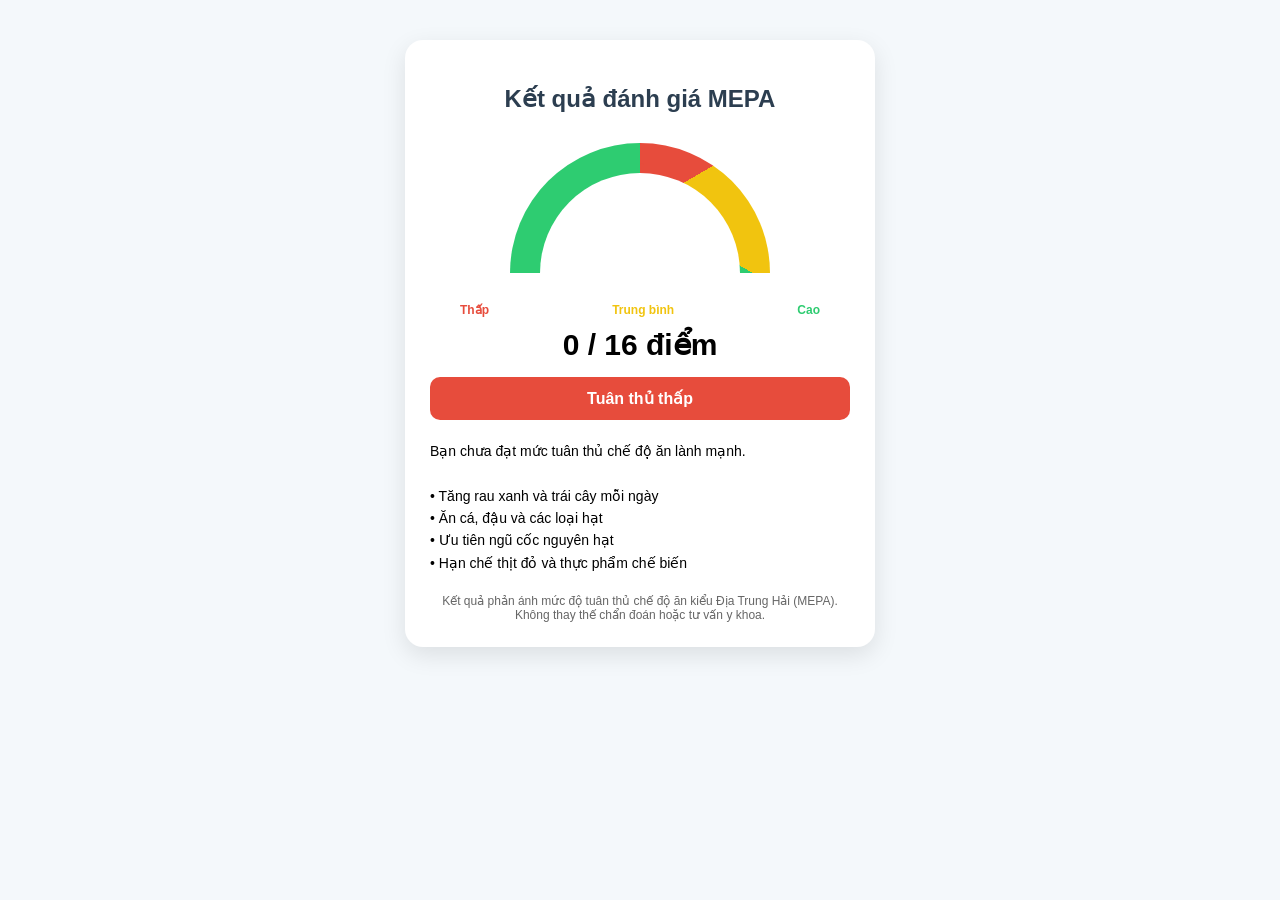
==== ketqua.html @ 657b54d3 "Add files via upload" ====
<!DOCTYPE html>
<html lang="vi">
<head>
<meta charset="UTF-8">
<title>Kết quả MEPA - ĂN5+</title>

<style>
body {
    font-family: Arial, sans-serif;
    background: #f4f8fb;
}

.container {
    max-width: 420px;
    margin: 40px auto;
    background: white;
    padding: 25px;
    border-radius: 18px;
    box-shadow: 0 8px 25px rgba(0,0,0,0.1);
    text-align: center;
}

h2 {
    color: #2c3e50;
}

.score {
    font-size: 30px;
    font-weight: bold;
    margin-top: 10px;
}

/* ===== GAUGE ===== */
.gauge {
    width: 260px;
    height: 130px;
    margin: 30px auto;
    position: relative;
    background: conic-gradient(
        #e74c3c 0deg 60deg,
        #f1c40f 60deg 120deg,
        #2ecc71 120deg 180deg
    );
    border-radius: 260px 260px 0 0;
}

.gauge::after {
    content: "";
    position: absolute;
    width: 200px;
    height: 100px;
    background: white;
    border-radius: 200px 200px 0 0;
    top: 30px;
    left: 30px;
}

/* ===== LABELS ===== */
.labels {
    display: flex;
    justify-content: space-between;
    margin: 0 30px;
    font-size: 12px;
    font-weight: bold;
}

.labels span:nth-child(1){ color: #e74c3c; }
.labels span:nth-child(2){ color: #f1c40f; }
.labels span:nth-child(3){ color: #2ecc71; }

/* ===== NEEDLE ===== */
.needle {
    position: absolute;
    bottom: 0;
    left: 50%;
    width: 4px;
    height: 110px;
    background: #2c3e50;
    transform-origin: bottom;
    transition: all 0.8s ease;
    border-radius: 2px;
}

/* ===== RESULT BOX ===== */
.level {
    margin-top: 15px;
    padding: 12px;
    border-radius: 10px;
    font-weight: bold;
    color: white;
}

.advice {
    text-align: left;
    margin-top: 20px;
    font-size: 14px;
    line-height: 1.6;
}

.footer {
    margin-top: 20px;
    font-size: 12px;
    color: #666;
}
</style>
</head>

<body>

<div class="container">

<h2>Kết quả đánh giá MEPA</h2>

<div class="gauge">
    <div id="needle" class="needle"></div>
</div>

<div class="labels">
    <span>Thấp</span>
    <span>Trung bình</span>
    <span>Cao</span>
</div>

<div id="score" class="score"></div>
<div id="level" class="level"></div>

<div class="advice" id="advice"></div>

<div class="footer">
Kết quả phản ánh mức độ tuân thủ chế độ ăn kiểu Địa Trung Hải (MEPA).  
Không thay thế chẩn đoán hoặc tư vấn y khoa.
</div>

</div>

<script>
// ===== LẤY ĐIỂM =====
let diem = parseInt(localStorage.getItem("diemMEPA") || 0);

// ===== HIỂN THỊ ĐIỂM =====
document.getElementById("score").innerText = diem + " / 16 điểm";

// ===== XOAY KIM (0–16 → 0–180 độ) =====
let goc = (diem / 16) * 180;

// delay nhẹ cho animation đẹp
setTimeout(() => {
    document.getElementById("needle").style.transform = "rotate(" + goc + "deg)";
}, 200);

// ===== PHÂN LOẠI =====
let level = "";
let color = "";
let advice = "";

if(diem <= 5){
    level = "Tuân thủ thấp";
    color = "#e74c3c";
    advice = `
    Bạn chưa đạt mức tuân thủ chế độ ăn lành mạnh.<br><br>
    • Tăng rau xanh và trái cây mỗi ngày<br>
    • Ăn cá, đậu và các loại hạt<br>
    • Ưu tiên ngũ cốc nguyên hạt<br>
    • Hạn chế thịt đỏ và thực phẩm chế biến
    `;
}
else if(diem <= 10){
    level = "Tuân thủ trung bình";
    color = "#f1c40f";
    advice = `
    Bạn đã có một số thói quen ăn uống tốt.<br><br>
    • Tăng tần suất ăn cá và rau<br>
    • Giảm đồ ngọt và thức ăn nhanh<br>
    • Duy trì thói quen lành mạnh mỗi ngày
    `;
}
else{
    level = "Tuân thủ cao";
    color = "#2ecc71";
    advice = `
    Bạn có chế độ ăn gần với mô hình Địa Trung Hải.<br><br>
    • Duy trì dầu thực vật lành mạnh<br>
    • Ăn rau, cá, đậu thường xuyên<br>
    • Giữ thói quen ổn định lâu dài
    `;
}

// ===== ÁP DỤNG UI =====
let levelBox = document.getElementById("level");
levelBox.innerText = level;
levelBox.style.background = color;

// đổi màu kim
document.getElementById("needle").style.background = color;

// nội dung
document.getElementById("advice").innerHTML = advice;

</script>

</body>
</html>
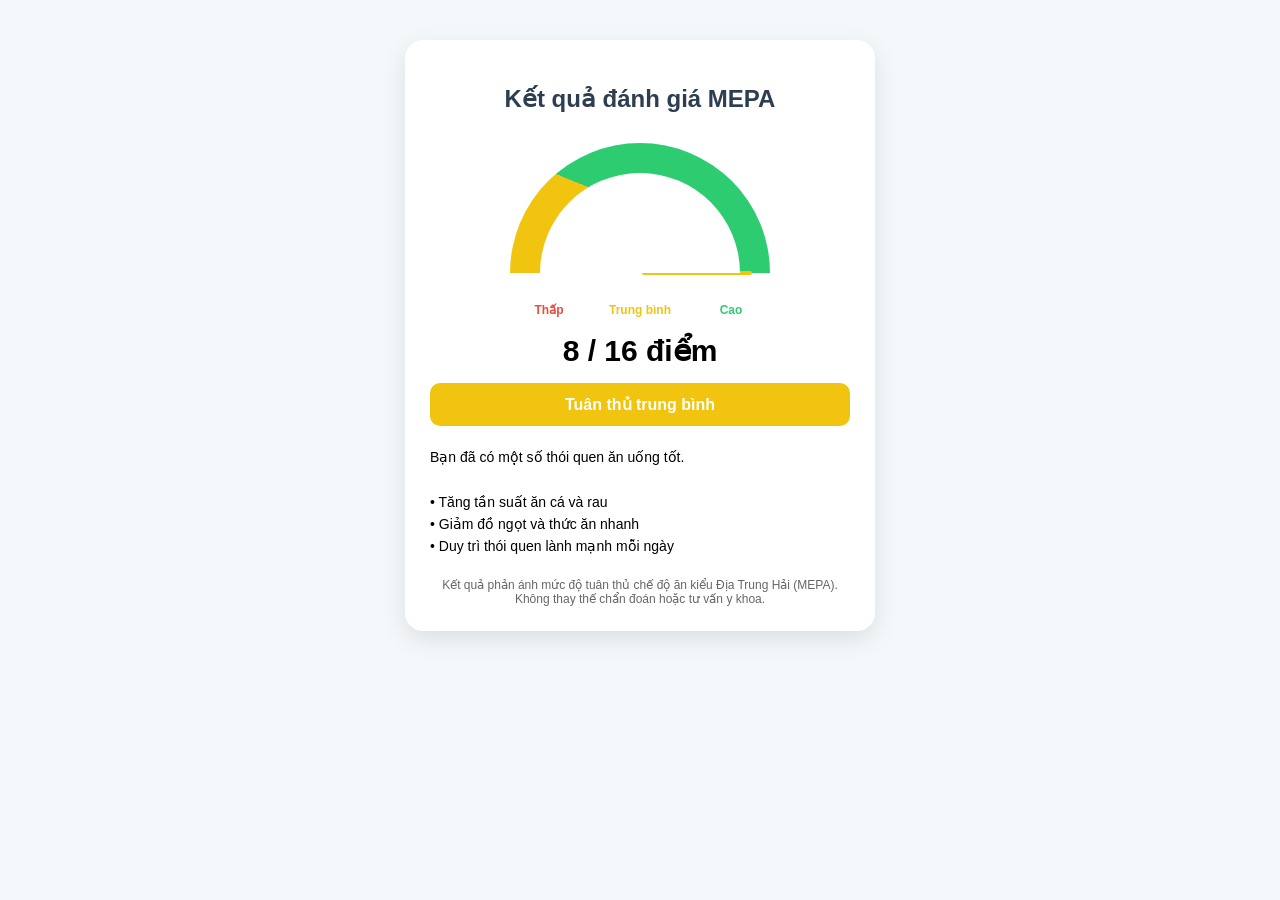
==== commit cb3f8242: "Add files via upload" ====
--- a/ketqua.html
+++ b/ketqua.html
@@ -20,9 +20,7 @@
     text-align: center;
 }
 
-h2 {
-    color: #2c3e50;
-}
+h2 { color: #2c3e50; }
 
 .score {
     font-size: 30px;
@@ -30,16 +28,17 @@
     margin-top: 10px;
 }
 
-/* ===== GAUGE ===== */
+/* ===== GAUGE CHUẨN NGƯỠNG ===== */
 .gauge {
     width: 260px;
     height: 130px;
     margin: 30px auto;
     position: relative;
     background: conic-gradient(
-        #e74c3c 0deg 60deg,
-        #f1c40f 60deg 120deg,
-        #2ecc71 120deg 180deg
+        from 180deg,
+        #e74c3c 0deg 56deg,     /* 0–5 */
+        #f1c40f 56deg 112deg,   /* 6–10 */
+        #2ecc71 112deg 180deg   /* 11–16 */
     );
     border-radius: 260px 260px 0 0;
 }
@@ -54,19 +53,6 @@
     top: 30px;
     left: 30px;
 }
-
-/* ===== LABELS ===== */
-.labels {
-    display: flex;
-    justify-content: space-between;
-    margin: 0 30px;
-    font-size: 12px;
-    font-weight: bold;
-}
-
-.labels span:nth-child(1){ color: #e74c3c; }
-.labels span:nth-child(2){ color: #f1c40f; }
-.labels span:nth-child(3){ color: #2ecc71; }
 
 /* ===== NEEDLE ===== */
 .needle {
@@ -81,7 +67,26 @@
     border-radius: 2px;
 }
 
-/* ===== RESULT BOX ===== */
+/* ===== LABEL CHUẨN NGƯỠNG ===== */
+.labels {
+    position: relative;
+    width: 260px;
+    margin: auto;
+    height: 20px;
+}
+
+.label {
+    position: absolute;
+    transform: translateX(-50%);
+    font-size: 12px;
+    font-weight: bold;
+}
+
+.low   { left: 15%; color: #e74c3c; }
+.mid   { left: 50%; color: #f1c40f; }
+.high  { left: 85%; color: #2ecc71; }
+
+/* ===== RESULT ===== */
 .level {
     margin-top: 15px;
     padding: 12px;
@@ -116,9 +121,9 @@
 </div>
 
 <div class="labels">
-    <span>Thấp</span>
-    <span>Trung bình</span>
-    <span>Cao</span>
+    <div class="label low">Thấp</div>
+    <div class="label mid">Trung bình</div>
+    <div class="label high">Cao</div>
 </div>
 
 <div id="score" class="score"></div>
@@ -134,68 +139,75 @@
 </div>
 
 <script>
-// ===== LẤY ĐIỂM =====
-let diem = parseInt(localStorage.getItem("diemMEPA") || 0);
-
-// ===== HIỂN THỊ ĐIỂM =====
-document.getElementById("score").innerText = diem + " / 16 điểm";
-
-// ===== XOAY KIM (0–16 → 0–180 độ) =====
-let goc = (diem / 16) * 180;
-
-// delay nhẹ cho animation đẹp
-setTimeout(() => {
-    document.getElementById("needle").style.transform = "rotate(" + goc + "deg)";
-}, 200);
-
-// ===== PHÂN LOẠI =====
-let level = "";
-let color = "";
-let advice = "";
-
-if(diem <= 5){
-    level = "Tuân thủ thấp";
-    color = "#e74c3c";
-    advice = `
-    Bạn chưa đạt mức tuân thủ chế độ ăn lành mạnh.<br><br>
-    • Tăng rau xanh và trái cây mỗi ngày<br>
-    • Ăn cá, đậu và các loại hạt<br>
-    • Ưu tiên ngũ cốc nguyên hạt<br>
-    • Hạn chế thịt đỏ và thực phẩm chế biến
-    `;
-}
-else if(diem <= 10){
-    level = "Tuân thủ trung bình";
-    color = "#f1c40f";
-    advice = `
-    Bạn đã có một số thói quen ăn uống tốt.<br><br>
-    • Tăng tần suất ăn cá và rau<br>
-    • Giảm đồ ngọt và thức ăn nhanh<br>
-    • Duy trì thói quen lành mạnh mỗi ngày
-    `;
-}
-else{
-    level = "Tuân thủ cao";
-    color = "#2ecc71";
-    advice = `
-    Bạn có chế độ ăn gần với mô hình Địa Trung Hải.<br><br>
-    • Duy trì dầu thực vật lành mạnh<br>
-    • Ăn rau, cá, đậu thường xuyên<br>
-    • Giữ thói quen ổn định lâu dài
-    `;
-}
-
-// ===== ÁP DỤNG UI =====
-let levelBox = document.getElementById("level");
-levelBox.innerText = level;
-levelBox.style.background = color;
-
-// đổi màu kim
-document.getElementById("needle").style.background = color;
-
-// nội dung
-document.getElementById("advice").innerHTML = advice;
-
+document.addEventListener("DOMContentLoaded", function () {
+
+    // ===== LẤY ĐIỂM =====
+    let urlParams = new URLSearchParams(window.location.search);
+    let diem = parseInt(urlParams.get("score"));
+
+    if (isNaN(diem)) {
+        diem = parseInt(localStorage.getItem("diemMEPA"));
+    }
+
+    if (isNaN(diem)) {
+        diem = 8; // demo
+    }
+
+    document.getElementById("score").innerText = diem + " / 16 điểm";
+
+    // ===== CHUẨN HÓA GÓC (LINEAR SCALE) =====
+    let goc = (diem / 16) * 180;
+
+    setTimeout(() => {
+        document.getElementById("needle").style.transform = "rotate(" + goc + "deg)";
+    }, 200);
+
+    // ===== PHÂN LOẠI =====
+    let level = "";
+    let color = "";
+    let advice = "";
+
+    if(diem <= 5){
+        level = "Tuân thủ thấp";
+        color = "#e74c3c";
+        advice = `
+        Bạn chưa đạt mức tuân thủ chế độ ăn lành mạnh.<br><br>
+        • Tăng rau xanh và trái cây mỗi ngày<br>
+        • Ăn cá, đậu và các loại hạt<br>
+        • Ưu tiên ngũ cốc nguyên hạt<br>
+        • Hạn chế thịt đỏ và thực phẩm chế biến
+        `;
+    }
+    else if(diem <= 10){
+        level = "Tuân thủ trung bình";
+        color = "#f1c40f";
+        advice = `
+        Bạn đã có một số thói quen ăn uống tốt.<br><br>
+        • Tăng tần suất ăn cá và rau<br>
+        • Giảm đồ ngọt và thức ăn nhanh<br>
+        • Duy trì thói quen lành mạnh mỗi ngày
+        `;
+    }
+    else{
+        level = "Tuân thủ cao";
+        color = "#2ecc71";
+        advice = `
+        Bạn có chế độ ăn gần với mô hình Địa Trung Hải.<br><br>
+        • Duy trì dầu thực vật lành mạnh<br>
+        • Ăn rau, cá, đậu thường xuyên<br>
+        • Giữ thói quen ổn định lâu dài
+        `;
+    }
+
+    // ===== ÁP DỤNG UI =====
+    let levelBox = document.getElementById("level");
+    levelBox.innerText = level;
+    levelBox.style.background = color;
+
+    document.getElementById("needle").style.background = color;
+    document.getElementById("advice").innerHTML = advice;
+
+});
 </script>
 
 </body>
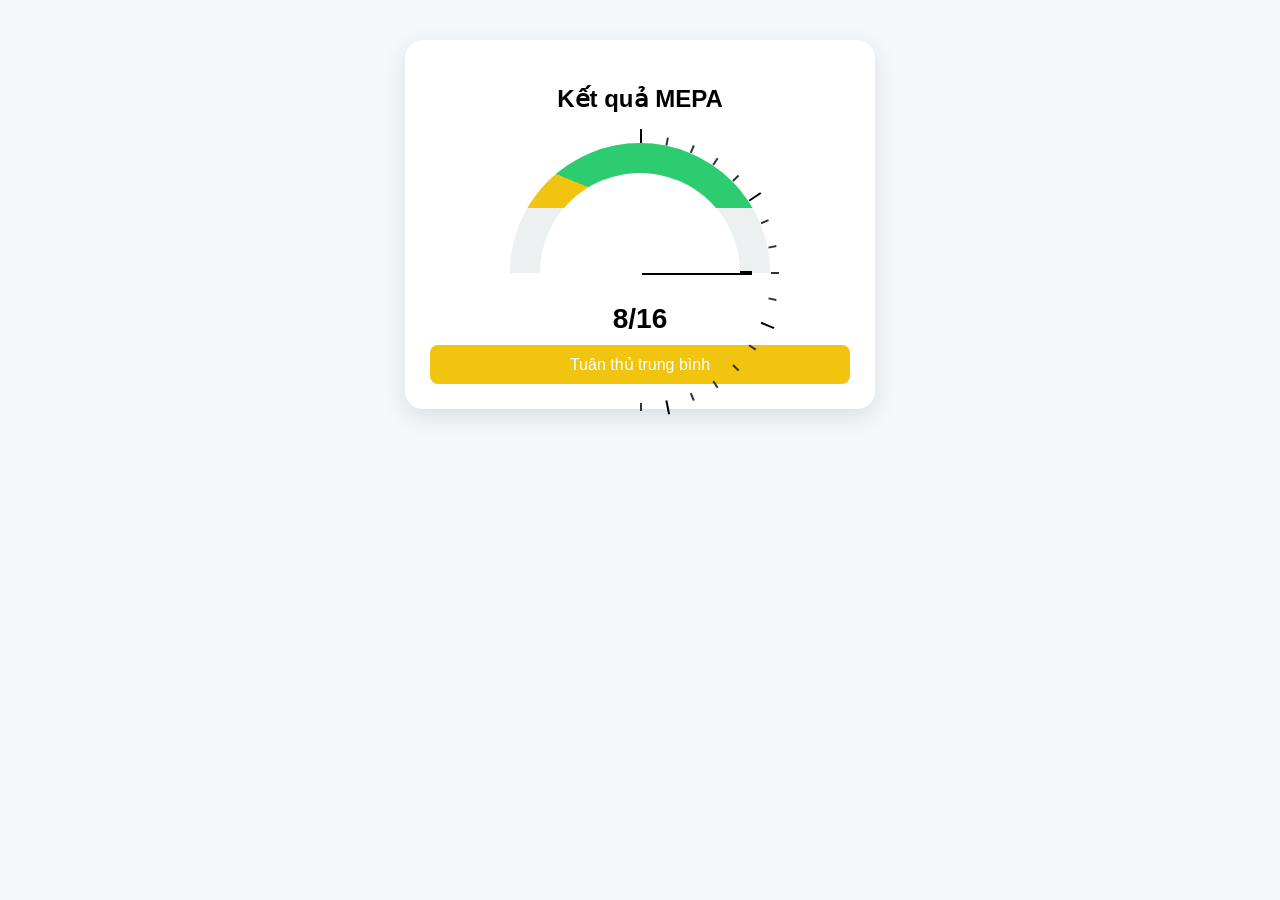
==== commit a14725b8: "Add files via upload" ====
--- a/ketqua.html
+++ b/ketqua.html
@@ -6,7 +6,7 @@
 
 <style>
 body {
-    font-family: Arial, sans-serif;
+    font-family: Arial;
     background: #f4f8fb;
 }
 
@@ -20,29 +20,50 @@
     text-align: center;
 }
 
-h2 { color: #2c3e50; }
-
-.score {
-    font-size: 30px;
-    font-weight: bold;
-    margin-top: 10px;
-}
-
-/* ===== GAUGE CHUẨN NGƯỠNG ===== */
+/* ===== GAUGE ===== */
 .gauge {
+    position: relative;
     width: 260px;
     height: 130px;
     margin: 30px auto;
-    position: relative;
-    background: conic-gradient(
-        from 180deg,
-        #e74c3c 0deg 56deg,     /* 0–5 */
-        #f1c40f 56deg 112deg,   /* 6–10 */
-        #2ecc71 112deg 180deg   /* 11–16 */
-    );
+}
+
+/* nền trắng */
+.gauge-base {
+    position: absolute;
+    width: 100%;
+    height: 100%;
     border-radius: 260px 260px 0 0;
-}
-
+    background: #ecf0f1;
+}
+
+/* 3 lớp màu CHẮC CHẮN HIỂN THỊ */
+.gauge-red,
+.gauge-yellow,
+.gauge-green {
+    position: absolute;
+    width: 100%;
+    height: 100%;
+    border-radius: 260px 260px 0 0;
+    clip-path: inset(0 0 50% 0);
+}
+
+/* đỏ: 0–5 */
+.gauge-red {
+    background: conic-gradient(from 180deg, #e74c3c 0deg 56deg, transparent 56deg);
+}
+
+/* vàng: 6–10 */
+.gauge-yellow {
+    background: conic-gradient(from 180deg, transparent 0deg 56deg, #f1c40f 56deg 112deg, transparent 112deg);
+}
+
+/* xanh: 11–16 */
+.gauge-green {
+    background: conic-gradient(from 180deg, transparent 0deg 112deg, #2ecc71 112deg 180deg);
+}
+
+/* inner */
 .gauge::after {
     content: "";
     position: absolute;
@@ -61,52 +82,46 @@
     left: 50%;
     width: 4px;
     height: 110px;
-    background: #2c3e50;
+    background: black;
     transform-origin: bottom;
-    transition: all 0.8s ease;
-    border-radius: 2px;
-}
-
-/* ===== LABEL CHUẨN NGƯỠNG ===== */
-.labels {
-    position: relative;
-    width: 260px;
-    margin: auto;
-    height: 20px;
-}
-
-.label {
-    position: absolute;
-    transform: translateX(-50%);
-    font-size: 12px;
+    transition: 0.8s;
+}
+
+/* ===== TICK ===== */
+.ticks {
+    position: absolute;
+    width: 100%;
+    height: 100%;
+}
+
+.tick {
+    position: absolute;
+    width: 2px;
+    height: 8px;
+    background: #333;
+    bottom: 0;
+    left: 50%;
+    transform-origin: bottom;
+}
+
+.tick.big {
+    height: 14px;
+    background: #000;
+}
+
+/* ===== LABEL ===== */
+.score {
+    font-size: 28px;
     font-weight: bold;
 }
 
-.low   { left: 15%; color: #e74c3c; }
-.mid   { left: 50%; color: #f1c40f; }
-.high  { left: 85%; color: #2ecc71; }
-
-/* ===== RESULT ===== */
 .level {
-    margin-top: 15px;
-    padding: 12px;
-    border-radius: 10px;
-    font-weight: bold;
+    margin-top: 10px;
+    padding: 10px;
     color: white;
-}
-
-.advice {
-    text-align: left;
-    margin-top: 20px;
-    font-size: 14px;
-    line-height: 1.6;
-}
-
-.footer {
-    margin-top: 20px;
-    font-size: 12px;
-    color: #666;
-}
+    border-radius: 8px;
+}
+
 </style>
 </head>
 
@@ -114,100 +129,79 @@
 
 <div class="container">
 
-<h2>Kết quả đánh giá MEPA</h2>
+<h2>Kết quả MEPA</h2>
 
 <div class="gauge">
-    <div id="needle" class="needle"></div>
-</div>
-
-<div class="labels">
-    <div class="label low">Thấp</div>
-    <div class="label mid">Trung bình</div>
-    <div class="label high">Cao</div>
+
+<div class="gauge-base"></div>
+<div class="gauge-red"></div>
+<div class="gauge-yellow"></div>
+<div class="gauge-green"></div>
+
+<div class="ticks" id="ticks"></div>
+
+<div id="needle" class="needle"></div>
+
 </div>
 
 <div id="score" class="score"></div>
 <div id="level" class="level"></div>
 
-<div class="advice" id="advice"></div>
-
-<div class="footer">
-Kết quả phản ánh mức độ tuân thủ chế độ ăn kiểu Địa Trung Hải (MEPA).  
-Không thay thế chẩn đoán hoặc tư vấn y khoa.
 </div>
 
-</div>
-
 <script>
-document.addEventListener("DOMContentLoaded", function () {
-
-    // ===== LẤY ĐIỂM =====
-    let urlParams = new URLSearchParams(window.location.search);
-    let diem = parseInt(urlParams.get("score"));
-
-    if (isNaN(diem)) {
-        diem = parseInt(localStorage.getItem("diemMEPA"));
+// ===== TẠO VẠCH 0–16 =====
+let tickContainer = document.getElementById("ticks");
+
+for(let i = 0; i <= 16; i++){
+    let tick = document.createElement("div");
+    tick.className = "tick";
+
+    if(i % 5 === 0){
+        tick.classList.add("big");
     }
 
-    if (isNaN(diem)) {
-        diem = 8; // demo
-    }
-
-    document.getElementById("score").innerText = diem + " / 16 điểm";
-
-    // ===== CHUẨN HÓA GÓC (LINEAR SCALE) =====
-    let goc = (diem / 16) * 180;
-
-    setTimeout(() => {
-        document.getElementById("needle").style.transform = "rotate(" + goc + "deg)";
-    }, 200);
-
-    // ===== PHÂN LOẠI =====
-    let level = "";
-    let color = "";
-    let advice = "";
-
-    if(diem <= 5){
-        level = "Tuân thủ thấp";
-        color = "#e74c3c";
-        advice = `
-        Bạn chưa đạt mức tuân thủ chế độ ăn lành mạnh.<br><br>
-        • Tăng rau xanh và trái cây mỗi ngày<br>
-        • Ăn cá, đậu và các loại hạt<br>
-        • Ưu tiên ngũ cốc nguyên hạt<br>
-        • Hạn chế thịt đỏ và thực phẩm chế biến
-        `;
-    }
-    else if(diem <= 10){
-        level = "Tuân thủ trung bình";
-        color = "#f1c40f";
-        advice = `
-        Bạn đã có một số thói quen ăn uống tốt.<br><br>
-        • Tăng tần suất ăn cá và rau<br>
-        • Giảm đồ ngọt và thức ăn nhanh<br>
-        • Duy trì thói quen lành mạnh mỗi ngày
-        `;
-    }
-    else{
-        level = "Tuân thủ cao";
-        color = "#2ecc71";
-        advice = `
-        Bạn có chế độ ăn gần với mô hình Địa Trung Hải.<br><br>
-        • Duy trì dầu thực vật lành mạnh<br>
-        • Ăn rau, cá, đậu thường xuyên<br>
-        • Giữ thói quen ổn định lâu dài
-        `;
-    }
-
-    // ===== ÁP DỤNG UI =====
-    let levelBox = document.getElementById("level");
-    levelBox.innerText = level;
-    levelBox.style.background = color;
-
-    document.getElementById("needle").style.background = color;
-    document.getElementById("advice").innerHTML = advice;
-
-});
+    let angle = (i / 16) * 180;
+
+    tick.style.transform = `rotate(${angle}deg) translateY(-130px)`;
+
+    tickContainer.appendChild(tick);
+}
+
+// ===== LẤY ĐIỂM =====
+let urlParams = new URLSearchParams(window.location.search);
+let diem = parseInt(urlParams.get("score"));
+
+if(isNaN(diem)){
+    diem = parseInt(localStorage.getItem("diemMEPA"));
+}
+
+if(isNaN(diem)){
+    diem = 8;
+}
+
+// ===== HIỂN THỊ =====
+document.getElementById("score").innerText = diem + "/16";
+
+// ===== XOAY KIM =====
+let angle = (diem / 16) * 180;
+document.getElementById("needle").style.transform = `rotate(${angle}deg)`;
+
+// ===== PHÂN LOẠI =====
+let levelBox = document.getElementById("level");
+
+if(diem <= 5){
+    levelBox.innerText = "Tuân thủ thấp";
+    levelBox.style.background = "#e74c3c";
+}
+else if(diem <= 10){
+    levelBox.innerText = "Tuân thủ trung bình";
+    levelBox.style.background = "#f1c40f";
+}
+else{
+    levelBox.innerText = "Tuân thủ cao";
+    levelBox.style.background = "#2ecc71";
+}
 </script>
 
 </body>
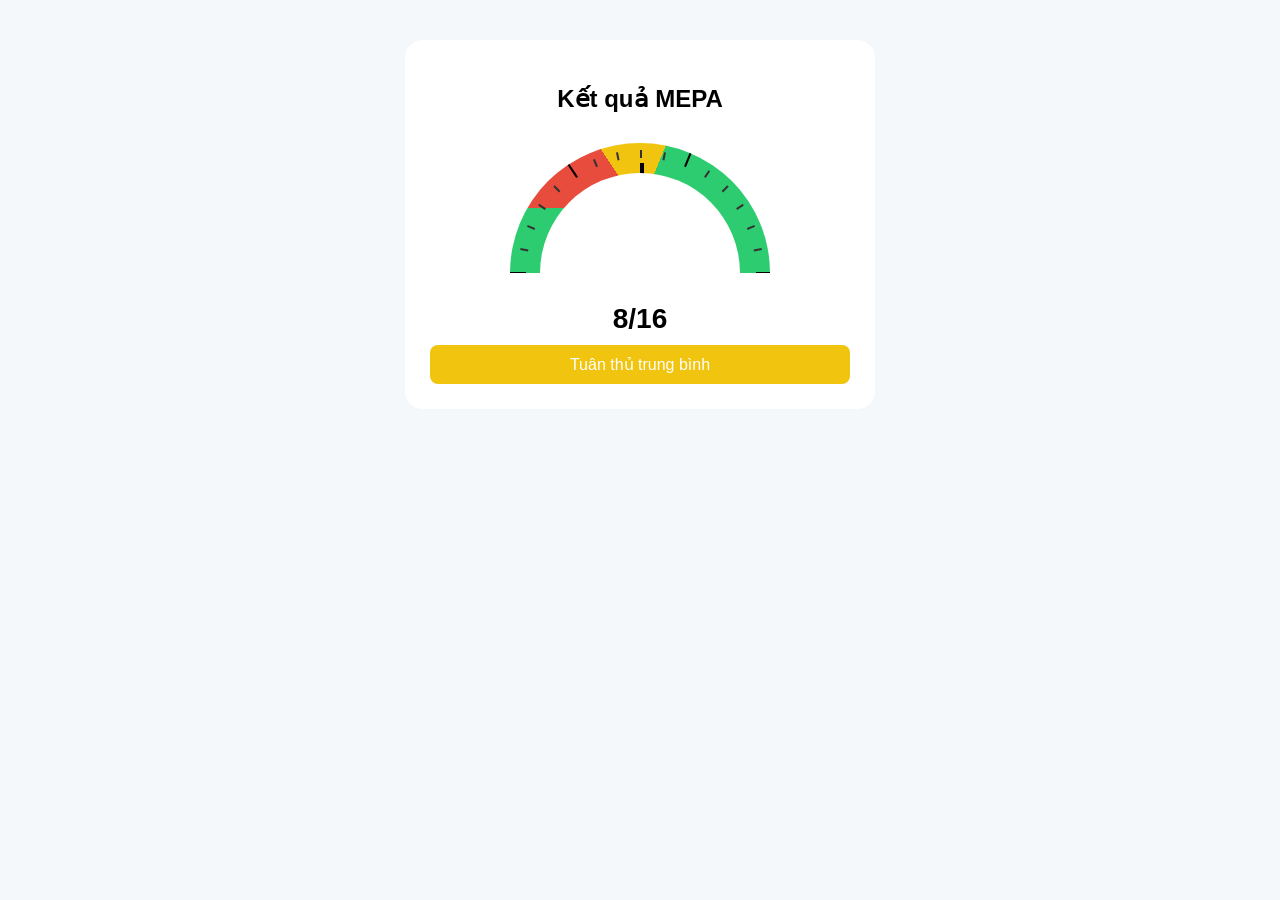
==== commit 25d8598a: "Add files via upload" ====
--- a/ketqua.html
+++ b/ketqua.html
@@ -16,7 +16,6 @@
     background: white;
     padding: 25px;
     border-radius: 18px;
-    box-shadow: 0 8px 25px rgba(0,0,0,0.1);
     text-align: center;
 }
 
@@ -26,41 +25,16 @@
     width: 260px;
     height: 130px;
     margin: 30px auto;
-}
+    border-radius: 260px 260px 0 0;
+    overflow: hidden;
 
-/* nền trắng */
-.gauge-base {
-    position: absolute;
-    width: 100%;
-    height: 100%;
-    border-radius: 260px 260px 0 0;
-    background: #ecf0f1;
-}
-
-/* 3 lớp màu CHẮC CHẮN HIỂN THỊ */
-.gauge-red,
-.gauge-yellow,
-.gauge-green {
-    position: absolute;
-    width: 100%;
-    height: 100%;
-    border-radius: 260px 260px 0 0;
-    clip-path: inset(0 0 50% 0);
-}
-
-/* đỏ: 0–5 */
-.gauge-red {
-    background: conic-gradient(from 180deg, #e74c3c 0deg 56deg, transparent 56deg);
-}
-
-/* vàng: 6–10 */
-.gauge-yellow {
-    background: conic-gradient(from 180deg, transparent 0deg 56deg, #f1c40f 56deg 112deg, transparent 112deg);
-}
-
-/* xanh: 11–16 */
-.gauge-green {
-    background: conic-gradient(from 180deg, transparent 0deg 112deg, #2ecc71 112deg 180deg);
+    /* 🎯 CHUẨN MEPA */
+    background: conic-gradient(
+        from -90deg,
+        #e74c3c 0deg 56.25deg,     /* 0–5 */
+        #f1c40f 56.25deg 112.5deg,/* 6–10 */
+        #2ecc71 112.5deg 180deg   /* 11–16 */
+    );
 }
 
 /* inner */
@@ -87,7 +61,7 @@
     transition: 0.8s;
 }
 
-/* ===== TICK ===== */
+/* ===== TICKS ===== */
 .ticks {
     position: absolute;
     width: 100%;
@@ -105,11 +79,11 @@
 }
 
 .tick.big {
-    height: 14px;
+    height: 16px;
     background: #000;
 }
 
-/* ===== LABEL ===== */
+/* ===== TEXT ===== */
 .score {
     font-size: 28px;
     font-weight: bold;
@@ -132,16 +106,8 @@
 <h2>Kết quả MEPA</h2>
 
 <div class="gauge">
-
-<div class="gauge-base"></div>
-<div class="gauge-red"></div>
-<div class="gauge-yellow"></div>
-<div class="gauge-green"></div>
-
-<div class="ticks" id="ticks"></div>
-
-<div id="needle" class="needle"></div>
-
+    <div id="ticks" class="ticks"></div>
+    <div id="needle" class="needle"></div>
 </div>
 
 <div id="score" class="score"></div>
@@ -150,27 +116,32 @@
 </div>
 
 <script>
-// ===== TẠO VẠCH 0–16 =====
-let tickContainer = document.getElementById("ticks");
+
+// ===== TICK CHUẨN (TRÙNG NGƯỠNG) =====
+const tickContainer = document.getElementById("ticks");
+const radius = 115;
 
 for(let i = 0; i <= 16; i++){
     let tick = document.createElement("div");
-    tick.className = "tick";
 
-    if(i % 5 === 0){
-        tick.classList.add("big");
+    // chỉ highlight 0-5-10-16
+    if(i === 0 || i === 5 || i === 10 || i === 16){
+        tick.className = "tick big";
+    } else {
+        tick.className = "tick";
     }
 
-    let angle = (i / 16) * 180;
+    let angle = -90 + (i / 16) * 180;
 
-    tick.style.transform = `rotate(${angle}deg) translateY(-130px)`;
+    tick.style.transform =
+        `rotate(${angle}deg) translateY(-${radius}px)`;
 
     tickContainer.appendChild(tick);
 }
 
 // ===== LẤY ĐIỂM =====
-let urlParams = new URLSearchParams(window.location.search);
-let diem = parseInt(urlParams.get("score"));
+let params = new URLSearchParams(window.location.search);
+let diem = parseInt(params.get("score"));
 
 if(isNaN(diem)){
     diem = parseInt(localStorage.getItem("diemMEPA"));
@@ -184,8 +155,9 @@
 document.getElementById("score").innerText = diem + "/16";
 
 // ===== XOAY KIM =====
-let angle = (diem / 16) * 180;
-document.getElementById("needle").style.transform = `rotate(${angle}deg)`;
+let angle = -90 + (diem / 16) * 180;
+document.getElementById("needle").style.transform =
+    `rotate(${angle}deg)`;
 
 // ===== PHÂN LOẠI =====
 let levelBox = document.getElementById("level");
@@ -202,6 +174,7 @@
     levelBox.innerText = "Tuân thủ cao";
     levelBox.style.background = "#2ecc71";
 }
+
 </script>
 
 </body>
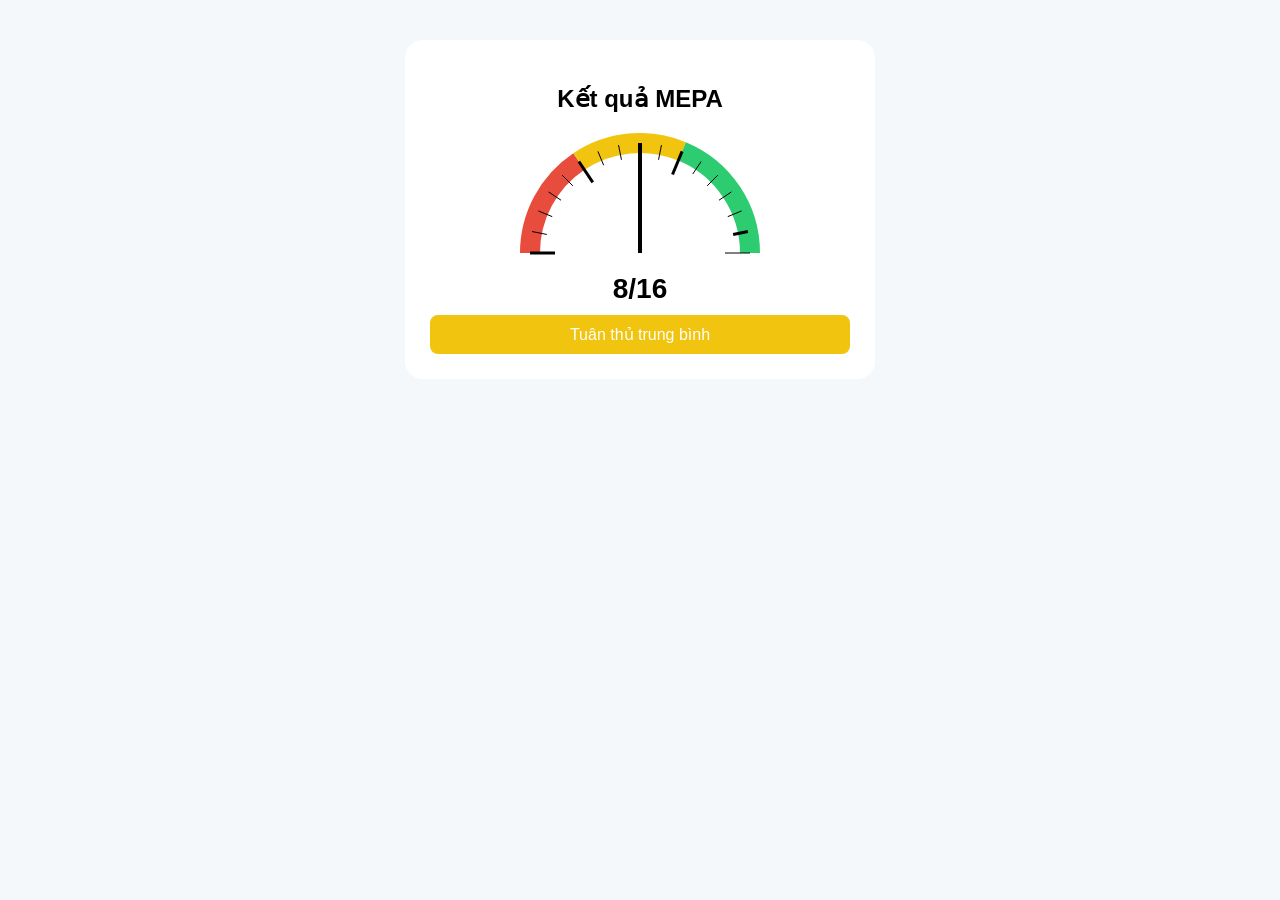
==== commit 367aa723: "Add files via upload" ====
--- a/ketqua.html
+++ b/ketqua.html
@@ -8,6 +8,7 @@
 body {
     font-family: Arial;
     background: #f4f8fb;
+    text-align: center;
 }
 
 .container {
@@ -16,74 +17,19 @@
     background: white;
     padding: 25px;
     border-radius: 18px;
-    text-align: center;
 }
 
-/* ===== GAUGE ===== */
-.gauge {
-    position: relative;
-    width: 260px;
-    height: 130px;
-    margin: 30px auto;
-    border-radius: 260px 260px 0 0;
-    overflow: hidden;
-
-    /* 🎯 CHUẨN MEPA */
-    background: conic-gradient(
-        from -90deg,
-        #e74c3c 0deg 56.25deg,     /* 0–5 */
-        #f1c40f 56.25deg 112.5deg,/* 6–10 */
-        #2ecc71 112.5deg 180deg   /* 11–16 */
-    );
-}
-
-/* inner */
-.gauge::after {
-    content: "";
-    position: absolute;
-    width: 200px;
-    height: 100px;
-    background: white;
-    border-radius: 200px 200px 0 0;
-    top: 30px;
-    left: 30px;
-}
-
-/* ===== NEEDLE ===== */
 .needle {
     position: absolute;
-    bottom: 0;
-    left: 50%;
     width: 4px;
     height: 110px;
     background: black;
+    left: 50%;
+    bottom: 20px;
     transform-origin: bottom;
     transition: 0.8s;
 }
 
-/* ===== TICKS ===== */
-.ticks {
-    position: absolute;
-    width: 100%;
-    height: 100%;
-}
-
-.tick {
-    position: absolute;
-    width: 2px;
-    height: 8px;
-    background: #333;
-    bottom: 0;
-    left: 50%;
-    transform-origin: bottom;
-}
-
-.tick.big {
-    height: 16px;
-    background: #000;
-}
-
-/* ===== TEXT ===== */
 .score {
     font-size: 28px;
     font-weight: bold;
@@ -95,7 +41,6 @@
     color: white;
     border-radius: 8px;
 }
-
 </style>
 </head>
 
@@ -105,9 +50,9 @@
 
 <h2>Kết quả MEPA</h2>
 
-<div class="gauge">
-    <div id="ticks" class="ticks"></div>
-    <div id="needle" class="needle"></div>
+<div style="position:relative; width:260px; height:140px; margin:auto;">
+<svg id="gauge" width="260" height="140"></svg>
+<div id="needle" class="needle"></div>
 </div>
 
 <div id="score" class="score"></div>
@@ -117,26 +62,76 @@
 
 <script>
 
-// ===== TICK CHUẨN (TRÙNG NGƯỠNG) =====
-const tickContainer = document.getElementById("ticks");
-const radius = 115;
+// ===== CẤU HÌNH =====
+const cx = 130;
+const cy = 120;
+const r = 110;
 
-for(let i = 0; i <= 16; i++){
-    let tick = document.createElement("div");
+// ===== HÀM TÍNH TOẠ ĐỘ =====
+function getPoint(value){
+    let angle = Math.PI * (value / 16);
+    return {
+        x: cx - r * Math.cos(angle),
+        y: cy - r * Math.sin(angle)
+    };
+}
 
-    // chỉ highlight 0-5-10-16
-    if(i === 0 || i === 5 || i === 10 || i === 16){
-        tick.className = "tick big";
-    } else {
-        tick.className = "tick";
-    }
+// ===== VẼ SVG =====
+const svg = document.getElementById("gauge");
 
-    let angle = -90 + (i / 16) * 180;
+// ===== VẼ CUNG =====
+function drawArc(startVal, endVal, color){
+    let start = getPoint(startVal);
+    let end = getPoint(endVal);
 
-    tick.style.transform =
-        `rotate(${angle}deg) translateY(-${radius}px)`;
+    let path = document.createElementNS("http://www.w3.org/2000/svg","path");
 
-    tickContainer.appendChild(tick);
+    path.setAttribute(
+        "d",
+        `M ${start.x} ${start.y} A ${r} ${r} 0 0 1 ${end.x} ${end.y}`
+    );
+
+    path.setAttribute("stroke", color);
+    path.setAttribute("stroke-width", "20");
+    path.setAttribute("fill", "none");
+
+    svg.appendChild(path);
+}
+
+// 🔴 0–5
+drawArc(0,5,"#e74c3c");
+
+// 🟡 6–10
+drawArc(5,10,"#f1c40f");
+
+// 🟢 11–16
+drawArc(10,16,"#2ecc71");
+
+// ===== VẠCH =====
+for(let i=0;i<=16;i++){
+
+    let outer = getPoint(i);
+
+    let innerR = (i===0||i===5||i===10||i===16)?85:95;
+
+    let innerAngle = Math.PI*(i/16);
+
+    let inner = {
+        x: cx - innerR * Math.cos(innerAngle),
+        y: cy - innerR * Math.sin(innerAngle)
+    };
+
+    let line = document.createElementNS("http://www.w3.org/2000/svg","line");
+
+    line.setAttribute("x1", outer.x);
+    line.setAttribute("y1", outer.y);
+    line.setAttribute("x2", inner.x);
+    line.setAttribute("y2", inner.y);
+
+    line.setAttribute("stroke", "#000");
+    line.setAttribute("stroke-width", (i%5===0)?3:1);
+
+    svg.appendChild(line);
 }
 
 // ===== LẤY ĐIỂM =====
@@ -146,7 +141,6 @@
 if(isNaN(diem)){
     diem = parseInt(localStorage.getItem("diemMEPA"));
 }
-
 if(isNaN(diem)){
     diem = 8;
 }
@@ -155,9 +149,10 @@
 document.getElementById("score").innerText = diem + "/16";
 
 // ===== XOAY KIM =====
-let angle = -90 + (diem / 16) * 180;
+let angleDeg = -90 + (diem / 16) * 180;
+
 document.getElementById("needle").style.transform =
-    `rotate(${angle}deg)`;
+    `translateX(-50%) rotate(${angleDeg}deg)`;
 
 // ===== PHÂN LOẠI =====
 let levelBox = document.getElementById("level");
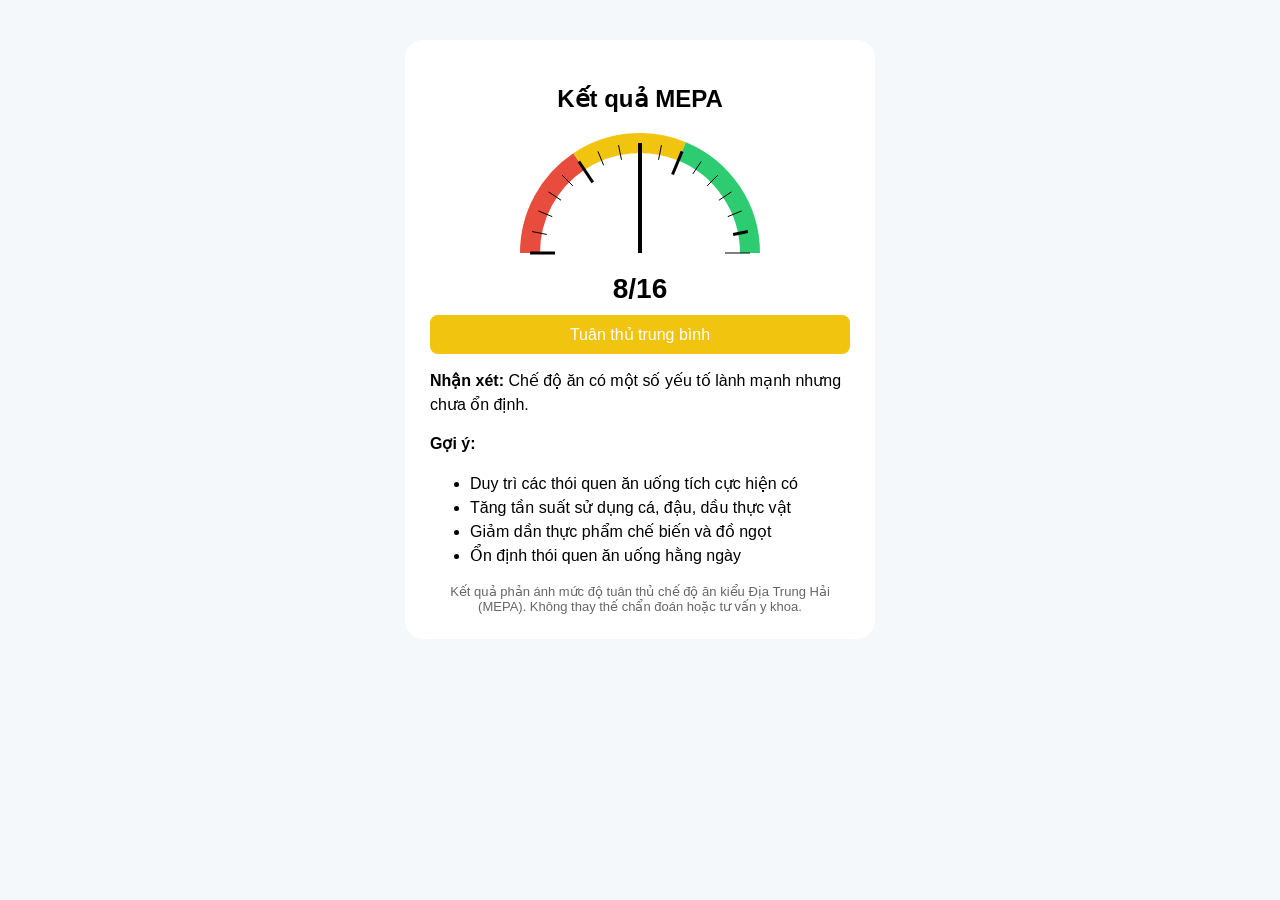
==== commit 950c3e38: "Add files via upload" ====
--- a/ketqua.html
+++ b/ketqua.html
@@ -41,6 +41,18 @@
     color: white;
     border-radius: 8px;
 }
+
+.comment, .suggestion {
+    margin-top: 15px;
+    text-align: left;
+    line-height: 1.5;
+}
+
+.disclaimer {
+    margin-top: 15px;
+    font-size: 13px;
+    color: #666;
+}
 </style>
 </head>
 
@@ -58,16 +70,21 @@
 <div id="score" class="score"></div>
 <div id="level" class="level"></div>
 
+<div id="comment" class="comment"></div>
+<div id="suggestion" class="suggestion"></div>
+
+<div class="disclaimer">
+Kết quả phản ánh mức độ tuân thủ chế độ ăn kiểu Địa Trung Hải (MEPA). 
+Không thay thế chẩn đoán hoặc tư vấn y khoa.
 </div>
 
+</div>
+
 <script>
 
-// ===== CẤU HÌNH =====
-const cx = 130;
-const cy = 120;
-const r = 110;
-
-// ===== HÀM TÍNH TOẠ ĐỘ =====
+// ===== CONFIG =====
+const cx = 130, cy = 120, r = 110;
+
 function getPoint(value){
     let angle = Math.PI * (value / 16);
     return {
@@ -76,21 +93,15 @@
     };
 }
 
-// ===== VẼ SVG =====
 const svg = document.getElementById("gauge");
 
-// ===== VẼ CUNG =====
-function drawArc(startVal, endVal, color){
-    let start = getPoint(startVal);
-    let end = getPoint(endVal);
+// ===== DRAW ARC =====
+function drawArc(start, end, color){
+    let s = getPoint(start);
+    let e = getPoint(end);
 
     let path = document.createElementNS("http://www.w3.org/2000/svg","path");
-
-    path.setAttribute(
-        "d",
-        `M ${start.x} ${start.y} A ${r} ${r} 0 0 1 ${end.x} ${end.y}`
-    );
-
+    path.setAttribute("d", `M ${s.x} ${s.y} A ${r} ${r} 0 0 1 ${e.x} ${e.y}`);
     path.setAttribute("stroke", color);
     path.setAttribute("stroke-width", "20");
     path.setAttribute("fill", "none");
@@ -98,76 +109,94 @@
     svg.appendChild(path);
 }
 
-// 🔴 0–5
+// 🔴🟡🟢 CHUẨN
 drawArc(0,5,"#e74c3c");
-
-// 🟡 6–10
 drawArc(5,10,"#f1c40f");
-
-// 🟢 11–16
 drawArc(10,16,"#2ecc71");
 
-// ===== VẠCH =====
+// ===== TICKS =====
 for(let i=0;i<=16;i++){
 
-    let outer = getPoint(i);
-
+    let o = getPoint(i);
     let innerR = (i===0||i===5||i===10||i===16)?85:95;
 
-    let innerAngle = Math.PI*(i/16);
-
-    let inner = {
-        x: cx - innerR * Math.cos(innerAngle),
-        y: cy - innerR * Math.sin(innerAngle)
+    let angle = Math.PI*(i/16);
+
+    let inn = {
+        x: cx - innerR*Math.cos(angle),
+        y: cy - innerR*Math.sin(angle)
     };
 
     let line = document.createElementNS("http://www.w3.org/2000/svg","line");
-
-    line.setAttribute("x1", outer.x);
-    line.setAttribute("y1", outer.y);
-    line.setAttribute("x2", inner.x);
-    line.setAttribute("y2", inner.y);
-
-    line.setAttribute("stroke", "#000");
-    line.setAttribute("stroke-width", (i%5===0)?3:1);
+    line.setAttribute("x1",o.x);
+    line.setAttribute("y1",o.y);
+    line.setAttribute("x2",inn.x);
+    line.setAttribute("y2",inn.y);
+    line.setAttribute("stroke","#000");
+    line.setAttribute("stroke-width",(i%5===0)?3:1);
 
     svg.appendChild(line);
 }
 
-// ===== LẤY ĐIỂM =====
+// ===== SCORE =====
 let params = new URLSearchParams(window.location.search);
 let diem = parseInt(params.get("score"));
 
 if(isNaN(diem)){
     diem = parseInt(localStorage.getItem("diemMEPA"));
 }
-if(isNaN(diem)){
-    diem = 8;
-}
-
-// ===== HIỂN THỊ =====
+if(isNaN(diem)) diem = 8;
+
 document.getElementById("score").innerText = diem + "/16";
 
-// ===== XOAY KIM =====
-let angleDeg = -90 + (diem / 16) * 180;
-
+// ===== NEEDLE =====
+let angleDeg = -90 + (diem/16)*180;
 document.getElementById("needle").style.transform =
     `translateX(-50%) rotate(${angleDeg}deg)`;
 
-// ===== PHÂN LOẠI =====
-let levelBox = document.getElementById("level");
+// ===== COMMENT + SUGGESTION =====
+let level = document.getElementById("level");
+let comment = document.getElementById("comment");
+let suggestion = document.getElementById("suggestion");
 
 if(diem <= 5){
-    levelBox.innerText = "Tuân thủ thấp";
-    levelBox.style.background = "#e74c3c";
+    level.innerText = "Tuân thủ thấp";
+    level.style.background = "#e74c3c";
+
+    comment.innerHTML = "<b>Nhận xét:</b> Chế độ ăn hiện tại chưa phù hợp với khuyến nghị dinh dưỡng có lợi cho sức khỏe tim mạch.";
+
+    suggestion.innerHTML = "<b>Gợi ý:</b><ul>\
+    <li>Tăng ít nhất 2–3 khẩu phần rau và trái cây mỗi ngày</li>\
+    <li>Ưu tiên cá, đậu, ngũ cốc nguyên hạt</li>\
+    <li>Hạn chế thịt đỏ, đồ chiên, đồ ngọt</li>\
+    <li>Bắt đầu thay đổi từng bước nhỏ để dễ duy trì</li>\
+    </ul>";
 }
 else if(diem <= 10){
-    levelBox.innerText = "Tuân thủ trung bình";
-    levelBox.style.background = "#f1c40f";
+    level.innerText = "Tuân thủ trung bình";
+    level.style.background = "#f1c40f";
+
+    comment.innerHTML = "<b>Nhận xét:</b> Chế độ ăn có một số yếu tố lành mạnh nhưng chưa ổn định.";
+
+    suggestion.innerHTML = "<b>Gợi ý:</b><ul>\
+    <li>Duy trì các thói quen ăn uống tích cực hiện có</li>\
+    <li>Tăng tần suất sử dụng cá, đậu, dầu thực vật</li>\
+    <li>Giảm dần thực phẩm chế biến và đồ ngọt</li>\
+    <li>Ổn định thói quen ăn uống hằng ngày</li>\
+    </ul>";
 }
 else{
-    levelBox.innerText = "Tuân thủ cao";
-    levelBox.style.background = "#2ecc71";
+    level.innerText = "Tuân thủ cao";
+    level.style.background = "#2ecc71";
+
+    comment.innerHTML = "<b>Nhận xét:</b> Chế độ ăn phù hợp với mô hình dinh dưỡng có lợi cho sức khỏe tim mạch.";
+
+    suggestion.innerHTML = "<b>Gợi ý:</b><ul>\
+    <li>Tiếp tục duy trì chế độ ăn hiện tại</li>\
+    <li>Đa dạng hóa thực phẩm lành mạnh</li>\
+    <li>Kết hợp hoạt động thể lực thường xuyên</li>\
+    <li>Duy trì thói quen lâu dài để phòng bệnh</li>\
+    </ul>";
 }
 
 </script>
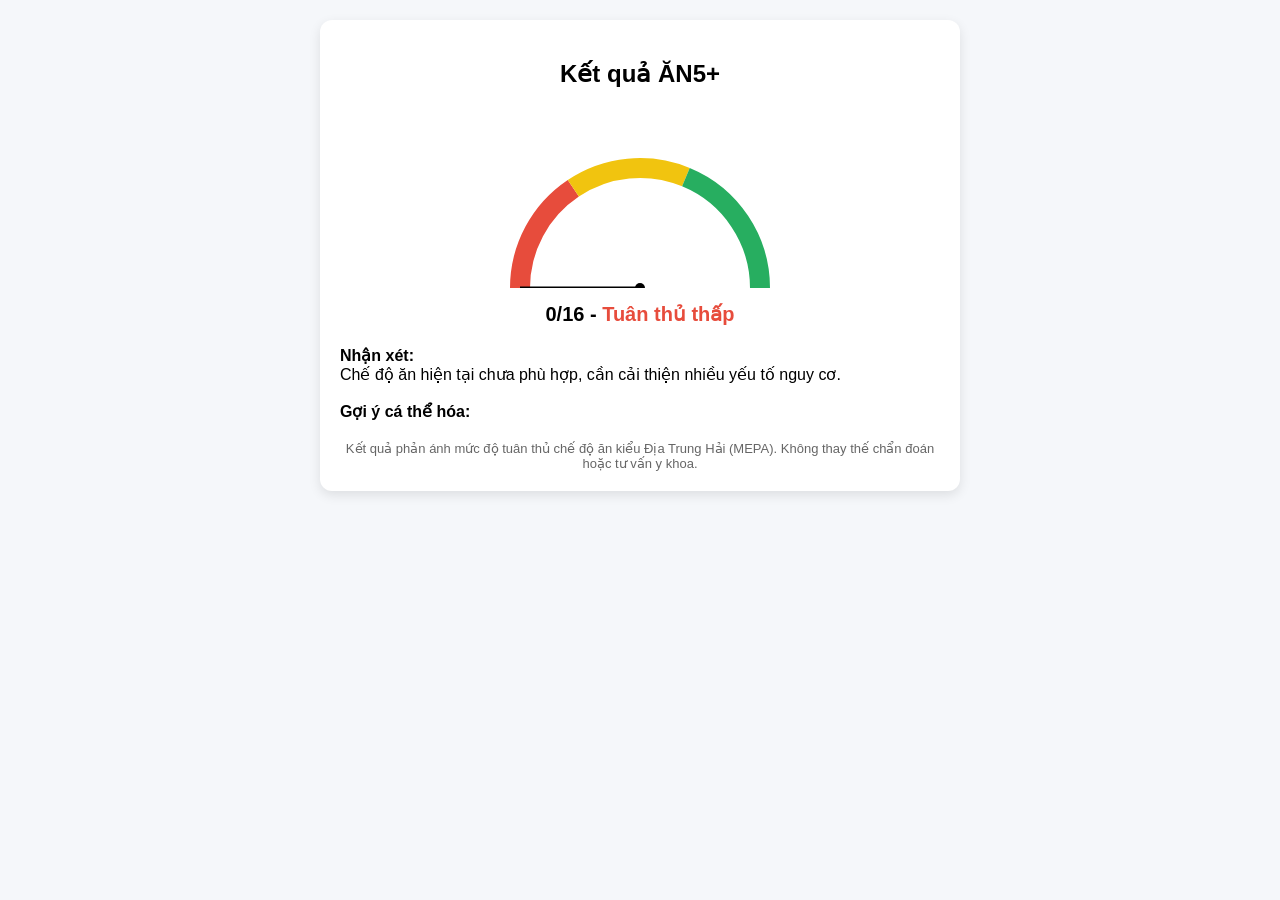
==== commit 40b204f2: "Add files via upload" ====
--- a/ketqua.html
+++ b/ketqua.html
@@ -2,204 +2,135 @@
 <html lang="vi">
 <head>
 <meta charset="UTF-8">
-<title>Kết quả MEPA - ĂN5+</title>
-
+<meta name="viewport" content="width=device-width, initial-scale=1.0">
+<title>Kết quả ĂN5+</title>
 <style>
-body {
-    font-family: Arial;
-    background: #f4f8fb;
-    text-align: center;
-}
-
-.container {
-    max-width: 420px;
-    margin: 40px auto;
-    background: white;
-    padding: 25px;
-    border-radius: 18px;
-}
-
-.needle {
-    position: absolute;
-    width: 4px;
-    height: 110px;
-    background: black;
-    left: 50%;
-    bottom: 20px;
-    transform-origin: bottom;
-    transition: 0.8s;
-}
-
-.score {
-    font-size: 28px;
-    font-weight: bold;
-}
-
-.level {
-    margin-top: 10px;
-    padding: 10px;
-    color: white;
-    border-radius: 8px;
-}
-
-.comment, .suggestion {
-    margin-top: 15px;
-    text-align: left;
-    line-height: 1.5;
-}
-
-.disclaimer {
-    margin-top: 15px;
-    font-size: 13px;
-    color: #666;
-}
+body{font-family:Arial;margin:0;padding:20px;background:#f5f7fa;text-align:center}
+.container{max-width:600px;margin:auto;background:#fff;padding:20px;border-radius:12px;box-shadow:0 4px 12px rgba(0,0,0,0.1)}
+canvas{max-width:100%}
+.result{font-size:20px;font-weight:bold;margin-top:10px}
+.feedback{text-align:left;margin-top:20px}
+.feedback ul{padding-left:20px}
+.bad{color:#e74c3c}
+.mid{color:#f1c40f}
+.good{color:#27ae60}
+.note{font-size:13px;color:#666;margin-top:20px}
 </style>
 </head>
-
 <body>
-
 <div class="container">
-
-<h2>Kết quả MEPA</h2>
-
-<div style="position:relative; width:260px; height:140px; margin:auto;">
-<svg id="gauge" width="260" height="140"></svg>
-<div id="needle" class="needle"></div>
+<h2>Kết quả ĂN5+</h2>
+<canvas id="gauge" width="300" height="180"></canvas>
+<div id="scoreText" class="result"></div>
+<div id="feedback" class="feedback"></div>
+<div class="note">
+Kết quả phản ánh mức độ tuân thủ chế độ ăn kiểu Địa Trung Hải (MEPA). Không thay thế chẩn đoán hoặc tư vấn y khoa.
 </div>
-
-<div id="score" class="score"></div>
-<div id="level" class="level"></div>
-
-<div id="comment" class="comment"></div>
-<div id="suggestion" class="suggestion"></div>
-
-<div class="disclaimer">
-Kết quả phản ánh mức độ tuân thủ chế độ ăn kiểu Địa Trung Hải (MEPA). 
-Không thay thế chẩn đoán hoặc tư vấn y khoa.
-</div>
-
 </div>
 
 <script>
+const score = parseInt(localStorage.getItem("score") || 0);
 
-// ===== CONFIG =====
-const cx = 130, cy = 120, r = 110;
+// DRAW GAUGE
+const canvas = document.getElementById("gauge");
+const ctx = canvas.getContext("2d");
+const centerX = canvas.width/2;
+const centerY = canvas.height;
+const radius = 120;
 
-function getPoint(value){
-    let angle = Math.PI * (value / 16);
-    return {
-        x: cx - r * Math.cos(angle),
-        y: cy - r * Math.sin(angle)
-    };
+function drawArc(start, end, color){
+  ctx.beginPath();
+  ctx.arc(centerX, centerY, radius, Math.PI + start*Math.PI, Math.PI + end*Math.PI);
+  ctx.lineWidth = 20;
+  ctx.strokeStyle = color;
+  ctx.stroke();
 }
 
-const svg = document.getElementById("gauge");
+// segments
+// 0-5 (red) = 0-0.3125
+// 6-10 (yellow) = 0.375-0.625
+// 11-16 (green) = 0.6875-1
 
-// ===== DRAW ARC =====
-function drawArc(start, end, color){
-    let s = getPoint(start);
-    let e = getPoint(end);
+drawArc(0,5/16,'#e74c3c');
+drawArc(5/16,10/16,'#f1c40f');
+drawArc(10/16,1,'#27ae60');
 
-    let path = document.createElementNS("http://www.w3.org/2000/svg","path");
-    path.setAttribute("d", `M ${s.x} ${s.y} A ${r} ${r} 0 0 1 ${e.x} ${e.y}`);
-    path.setAttribute("stroke", color);
-    path.setAttribute("stroke-width", "20");
-    path.setAttribute("fill", "none");
+// needle
+const angle = Math.PI + (score/16)*Math.PI;
+ctx.beginPath();
+ctx.moveTo(centerX, centerY);
+ctx.lineTo(centerX + radius*Math.cos(angle), centerY + radius*Math.sin(angle));
+ctx.strokeStyle = '#000';
+ctx.lineWidth = 3;
+ctx.stroke();
 
-    svg.appendChild(path);
+// center dot
+ctx.beginPath();
+ctx.arc(centerX, centerY, 5, 0, 2*Math.PI);
+ctx.fill();
+
+// LABEL
+let level = "";
+let levelClass = "";
+
+if(score <=5){ level="Tuân thủ thấp"; levelClass="bad" }
+else if(score <=10){ level="Tuân thủ trung bình"; levelClass="mid" }
+else{ level="Tuân thủ tốt"; levelClass="good" }
+
+
+document.getElementById("scoreText").innerHTML = `${score}/16 - <span class="${levelClass}">${level}</span>`;
+
+// ANSWERS
+const answers = JSON.parse(localStorage.getItem("answers") || "[]");
+
+// FEEDBACK MAP
+const suggestions = [
+"Tăng sử dụng dầu ô liu (>2 khẩu phần/ngày)",
+"Ăn ≥7 khẩu phần rau lá xanh/tuần",
+"Ăn ≥2 khẩu phần rau mỗi ngày",
+"Bổ sung quả mọng ≥2 lần/tuần",
+"Ăn ≥1 khẩu phần trái cây mỗi ngày",
+"Giảm thịt đỏ/xúc xích (<3 khẩu phần/tuần)",
+"Ăn ≥1 khẩu phần cá/tuần",
+"Hạn chế thịt gà (<5 khẩu phần/tuần)",
+"Giảm phô mai béo (<4 khẩu phần/tuần)",
+"Giảm bơ/kem (<5 khẩu phần/tuần)",
+"Ăn ≥3 khẩu phần đậu/tuần",
+"Ăn ≥3 khẩu phần ngũ cốc nguyên hạt/ngày",
+"Giảm đồ ngọt (<4 khẩu phần/tuần)",
+"Ăn ≥4 khẩu phần hạt/tuần",
+"Hạn chế thức ăn nhanh (<1 lần/tuần)",
+"Duy trì mức rượu/bia hợp lý"
+];
+
+let html = "<b>Nhận xét:</b><br>";
+
+if(score <=5){
+  html += "Chế độ ăn hiện tại chưa phù hợp, cần cải thiện nhiều yếu tố nguy cơ.<br>";
+}
+else if(score <=10){
+  html += "Chế độ ăn ở mức trung bình, nên điều chỉnh thêm để tối ưu sức khỏe.<br>";
+}
+else{
+  html += "Chế độ ăn tốt, nên tiếp tục duy trì và cải thiện thêm.<br>";
 }
 
-// 🔴🟡🟢 CHUẨN
-drawArc(0,5,"#e74c3c");
-drawArc(5,10,"#f1c40f");
-drawArc(10,16,"#2ecc71");
+html += "<br><b>Gợi ý cá thể hóa:</b><ul>";
 
-// ===== TICKS =====
-for(let i=0;i<=16;i++){
+answers.forEach((ans, i)=>{
+  if(ans === 0){ html += `<li>${suggestions[i]}</li>` }
+});
 
-    let o = getPoint(i);
-    let innerR = (i===0||i===5||i===10||i===16)?85:95;
+html += "</ul>";
 
-    let angle = Math.PI*(i/16);
-
-    let inn = {
-        x: cx - innerR*Math.cos(angle),
-        y: cy - innerR*Math.sin(angle)
-    };
-
-    let line = document.createElementNS("http://www.w3.org/2000/svg","line");
-    line.setAttribute("x1",o.x);
-    line.setAttribute("y1",o.y);
-    line.setAttribute("x2",inn.x);
-    line.setAttribute("y2",inn.y);
-    line.setAttribute("stroke","#000");
-    line.setAttribute("stroke-width",(i%5===0)?3:1);
-
-    svg.appendChild(line);
+// fallback nếu full điểm
+if(score === 16){
+  html += "<p>Bạn đang tuân thủ rất tốt. Tiếp tục duy trì chế độ ăn hiện tại.</p>";
 }
 
-// ===== SCORE =====
-let params = new URLSearchParams(window.location.search);
-let diem = parseInt(params.get("score"));
 
-if(isNaN(diem)){
-    diem = parseInt(localStorage.getItem("diemMEPA"));
-}
-if(isNaN(diem)) diem = 8;
-
-document.getElementById("score").innerText = diem + "/16";
-
-// ===== NEEDLE =====
-let angleDeg = -90 + (diem/16)*180;
-document.getElementById("needle").style.transform =
-    `translateX(-50%) rotate(${angleDeg}deg)`;
-
-// ===== COMMENT + SUGGESTION =====
-let level = document.getElementById("level");
-let comment = document.getElementById("comment");
-let suggestion = document.getElementById("suggestion");
-
-if(diem <= 5){
-    level.innerText = "Tuân thủ thấp";
-    level.style.background = "#e74c3c";
-
-    comment.innerHTML = "<b>Nhận xét:</b> Chế độ ăn hiện tại chưa phù hợp với khuyến nghị dinh dưỡng có lợi cho sức khỏe tim mạch.";
-
-    suggestion.innerHTML = "<b>Gợi ý:</b><ul>\
-    <li>Tăng ít nhất 2–3 khẩu phần rau và trái cây mỗi ngày</li>\
-    <li>Ưu tiên cá, đậu, ngũ cốc nguyên hạt</li>\
-    <li>Hạn chế thịt đỏ, đồ chiên, đồ ngọt</li>\
-    <li>Bắt đầu thay đổi từng bước nhỏ để dễ duy trì</li>\
-    </ul>";
-}
-else if(diem <= 10){
-    level.innerText = "Tuân thủ trung bình";
-    level.style.background = "#f1c40f";
-
-    comment.innerHTML = "<b>Nhận xét:</b> Chế độ ăn có một số yếu tố lành mạnh nhưng chưa ổn định.";
-
-    suggestion.innerHTML = "<b>Gợi ý:</b><ul>\
-    <li>Duy trì các thói quen ăn uống tích cực hiện có</li>\
-    <li>Tăng tần suất sử dụng cá, đậu, dầu thực vật</li>\
-    <li>Giảm dần thực phẩm chế biến và đồ ngọt</li>\
-    <li>Ổn định thói quen ăn uống hằng ngày</li>\
-    </ul>";
-}
-else{
-    level.innerText = "Tuân thủ cao";
-    level.style.background = "#2ecc71";
-
-    comment.innerHTML = "<b>Nhận xét:</b> Chế độ ăn phù hợp với mô hình dinh dưỡng có lợi cho sức khỏe tim mạch.";
-
-    suggestion.innerHTML = "<b>Gợi ý:</b><ul>\
-    <li>Tiếp tục duy trì chế độ ăn hiện tại</li>\
-    <li>Đa dạng hóa thực phẩm lành mạnh</li>\
-    <li>Kết hợp hoạt động thể lực thường xuyên</li>\
-    <li>Duy trì thói quen lâu dài để phòng bệnh</li>\
-    </ul>";
-}
+document.getElementById("feedback").innerHTML = html;
 
 </script>
-
 </body>
-</html>+</html>
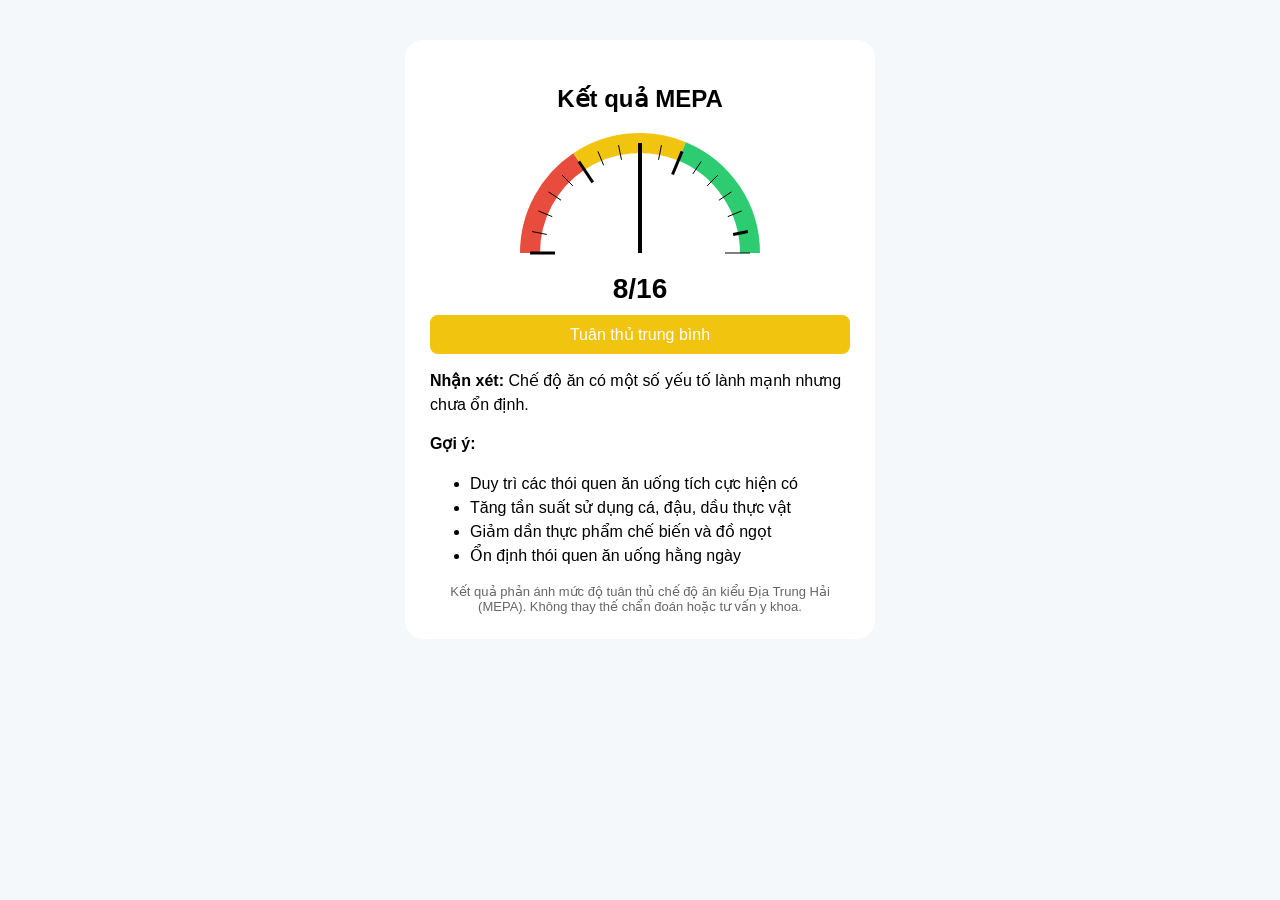
==== commit 89c1081f: "Add files via upload" ====
--- a/ketqua.html
+++ b/ketqua.html
@@ -2,135 +2,204 @@
 <html lang="vi">
 <head>
 <meta charset="UTF-8">
-<meta name="viewport" content="width=device-width, initial-scale=1.0">
-<title>Kết quả ĂN5+</title>
+<title>Kết quả MEPA - ĂN5+</title>
+
 <style>
-body{font-family:Arial;margin:0;padding:20px;background:#f5f7fa;text-align:center}
-.container{max-width:600px;margin:auto;background:#fff;padding:20px;border-radius:12px;box-shadow:0 4px 12px rgba(0,0,0,0.1)}
-canvas{max-width:100%}
-.result{font-size:20px;font-weight:bold;margin-top:10px}
-.feedback{text-align:left;margin-top:20px}
-.feedback ul{padding-left:20px}
-.bad{color:#e74c3c}
-.mid{color:#f1c40f}
-.good{color:#27ae60}
-.note{font-size:13px;color:#666;margin-top:20px}
+body {
+    font-family: Arial;
+    background: #f4f8fb;
+    text-align: center;
+}
+
+.container {
+    max-width: 420px;
+    margin: 40px auto;
+    background: white;
+    padding: 25px;
+    border-radius: 18px;
+}
+
+.needle {
+    position: absolute;
+    width: 4px;
+    height: 110px;
+    background: black;
+    left: 50%;
+    bottom: 20px;
+    transform-origin: bottom;
+    transition: 0.8s;
+}
+
+.score {
+    font-size: 28px;
+    font-weight: bold;
+}
+
+.level {
+    margin-top: 10px;
+    padding: 10px;
+    color: white;
+    border-radius: 8px;
+}
+
+.comment, .suggestion {
+    margin-top: 15px;
+    text-align: left;
+    line-height: 1.5;
+}
+
+.disclaimer {
+    margin-top: 15px;
+    font-size: 13px;
+    color: #666;
+}
 </style>
 </head>
+
 <body>
+
 <div class="container">
-<h2>Kết quả ĂN5+</h2>
-<canvas id="gauge" width="300" height="180"></canvas>
-<div id="scoreText" class="result"></div>
-<div id="feedback" class="feedback"></div>
-<div class="note">
-Kết quả phản ánh mức độ tuân thủ chế độ ăn kiểu Địa Trung Hải (MEPA). Không thay thế chẩn đoán hoặc tư vấn y khoa.
+
+<h2>Kết quả MEPA</h2>
+
+<div style="position:relative; width:260px; height:140px; margin:auto;">
+<svg id="gauge" width="260" height="140"></svg>
+<div id="needle" class="needle"></div>
 </div>
+
+<div id="score" class="score"></div>
+<div id="level" class="level"></div>
+
+<div id="comment" class="comment"></div>
+<div id="suggestion" class="suggestion"></div>
+
+<div class="disclaimer">
+Kết quả phản ánh mức độ tuân thủ chế độ ăn kiểu Địa Trung Hải (MEPA). 
+Không thay thế chẩn đoán hoặc tư vấn y khoa.
 </div>
 
+</div>
+
 <script>
-const score = parseInt(localStorage.getItem("score") || 0);
-
-// DRAW GAUGE
-const canvas = document.getElementById("gauge");
-const ctx = canvas.getContext("2d");
-const centerX = canvas.width/2;
-const centerY = canvas.height;
-const radius = 120;
-
+
+// ===== CONFIG =====
+const cx = 130, cy = 120, r = 110;
+
+function getPoint(value){
+    let angle = Math.PI * (value / 16);
+    return {
+        x: cx - r * Math.cos(angle),
+        y: cy - r * Math.sin(angle)
+    };
+}
+
+const svg = document.getElementById("gauge");
+
+// ===== DRAW ARC =====
 function drawArc(start, end, color){
-  ctx.beginPath();
-  ctx.arc(centerX, centerY, radius, Math.PI + start*Math.PI, Math.PI + end*Math.PI);
-  ctx.lineWidth = 20;
-  ctx.strokeStyle = color;
-  ctx.stroke();
-}
-
-// segments
-// 0-5 (red) = 0-0.3125
-// 6-10 (yellow) = 0.375-0.625
-// 11-16 (green) = 0.6875-1
-
-drawArc(0,5/16,'#e74c3c');
-drawArc(5/16,10/16,'#f1c40f');
-drawArc(10/16,1,'#27ae60');
-
-// needle
-const angle = Math.PI + (score/16)*Math.PI;
-ctx.beginPath();
-ctx.moveTo(centerX, centerY);
-ctx.lineTo(centerX + radius*Math.cos(angle), centerY + radius*Math.sin(angle));
-ctx.strokeStyle = '#000';
-ctx.lineWidth = 3;
-ctx.stroke();
-
-// center dot
-ctx.beginPath();
-ctx.arc(centerX, centerY, 5, 0, 2*Math.PI);
-ctx.fill();
-
-// LABEL
-let level = "";
-let levelClass = "";
-
-if(score <=5){ level="Tuân thủ thấp"; levelClass="bad" }
-else if(score <=10){ level="Tuân thủ trung bình"; levelClass="mid" }
-else{ level="Tuân thủ tốt"; levelClass="good" }
-
-
-document.getElementById("scoreText").innerHTML = `${score}/16 - <span class="${levelClass}">${level}</span>`;
-
-// ANSWERS
-const answers = JSON.parse(localStorage.getItem("answers") || "[]");
-
-// FEEDBACK MAP
-const suggestions = [
-"Tăng sử dụng dầu ô liu (>2 khẩu phần/ngày)",
-"Ăn ≥7 khẩu phần rau lá xanh/tuần",
-"Ăn ≥2 khẩu phần rau mỗi ngày",
-"Bổ sung quả mọng ≥2 lần/tuần",
-"Ăn ≥1 khẩu phần trái cây mỗi ngày",
-"Giảm thịt đỏ/xúc xích (<3 khẩu phần/tuần)",
-"Ăn ≥1 khẩu phần cá/tuần",
-"Hạn chế thịt gà (<5 khẩu phần/tuần)",
-"Giảm phô mai béo (<4 khẩu phần/tuần)",
-"Giảm bơ/kem (<5 khẩu phần/tuần)",
-"Ăn ≥3 khẩu phần đậu/tuần",
-"Ăn ≥3 khẩu phần ngũ cốc nguyên hạt/ngày",
-"Giảm đồ ngọt (<4 khẩu phần/tuần)",
-"Ăn ≥4 khẩu phần hạt/tuần",
-"Hạn chế thức ăn nhanh (<1 lần/tuần)",
-"Duy trì mức rượu/bia hợp lý"
-];
-
-let html = "<b>Nhận xét:</b><br>";
-
-if(score <=5){
-  html += "Chế độ ăn hiện tại chưa phù hợp, cần cải thiện nhiều yếu tố nguy cơ.<br>";
-}
-else if(score <=10){
-  html += "Chế độ ăn ở mức trung bình, nên điều chỉnh thêm để tối ưu sức khỏe.<br>";
+    let s = getPoint(start);
+    let e = getPoint(end);
+
+    let path = document.createElementNS("http://www.w3.org/2000/svg","path");
+    path.setAttribute("d", `M ${s.x} ${s.y} A ${r} ${r} 0 0 1 ${e.x} ${e.y}`);
+    path.setAttribute("stroke", color);
+    path.setAttribute("stroke-width", "20");
+    path.setAttribute("fill", "none");
+
+    svg.appendChild(path);
+}
+
+// 🔴🟡🟢 CHUẨN
+drawArc(0,5,"#e74c3c");
+drawArc(5,10,"#f1c40f");
+drawArc(10,16,"#2ecc71");
+
+// ===== TICKS =====
+for(let i=0;i<=16;i++){
+
+    let o = getPoint(i);
+    let innerR = (i===0||i===5||i===10||i===16)?85:95;
+
+    let angle = Math.PI*(i/16);
+
+    let inn = {
+        x: cx - innerR*Math.cos(angle),
+        y: cy - innerR*Math.sin(angle)
+    };
+
+    let line = document.createElementNS("http://www.w3.org/2000/svg","line");
+    line.setAttribute("x1",o.x);
+    line.setAttribute("y1",o.y);
+    line.setAttribute("x2",inn.x);
+    line.setAttribute("y2",inn.y);
+    line.setAttribute("stroke","#000");
+    line.setAttribute("stroke-width",(i%5===0)?3:1);
+
+    svg.appendChild(line);
+}
+
+// ===== SCORE =====
+let params = new URLSearchParams(window.location.search);
+let diem = parseInt(params.get("score"));
+
+if(isNaN(diem)){
+    diem = parseInt(localStorage.getItem("diemMEPA"));
+}
+if(isNaN(diem)) diem = 8;
+
+document.getElementById("score").innerText = diem + "/16";
+
+// ===== NEEDLE =====
+let angleDeg = -90 + (diem/16)*180;
+document.getElementById("needle").style.transform =
+    `translateX(-50%) rotate(${angleDeg}deg)`;
+
+// ===== COMMENT + SUGGESTION =====
+let level = document.getElementById("level");
+let comment = document.getElementById("comment");
+let suggestion = document.getElementById("suggestion");
+
+if(diem <= 5){
+    level.innerText = "Tuân thủ thấp";
+    level.style.background = "#e74c3c";
+
+    comment.innerHTML = "<b>Nhận xét:</b> Chế độ ăn hiện tại chưa phù hợp với khuyến nghị dinh dưỡng có lợi cho sức khỏe tim mạch.";
+
+    suggestion.innerHTML = "<b>Gợi ý:</b><ul>\
+    <li>Tăng ít nhất 2–3 khẩu phần rau và trái cây mỗi ngày</li>\
+    <li>Ưu tiên cá, đậu, ngũ cốc nguyên hạt</li>\
+    <li>Hạn chế thịt đỏ, đồ chiên, đồ ngọt</li>\
+    <li>Bắt đầu thay đổi từng bước nhỏ để dễ duy trì</li>\
+    </ul>";
+}
+else if(diem <= 10){
+    level.innerText = "Tuân thủ trung bình";
+    level.style.background = "#f1c40f";
+
+    comment.innerHTML = "<b>Nhận xét:</b> Chế độ ăn có một số yếu tố lành mạnh nhưng chưa ổn định.";
+
+    suggestion.innerHTML = "<b>Gợi ý:</b><ul>\
+    <li>Duy trì các thói quen ăn uống tích cực hiện có</li>\
+    <li>Tăng tần suất sử dụng cá, đậu, dầu thực vật</li>\
+    <li>Giảm dần thực phẩm chế biến và đồ ngọt</li>\
+    <li>Ổn định thói quen ăn uống hằng ngày</li>\
+    </ul>";
 }
 else{
-  html += "Chế độ ăn tốt, nên tiếp tục duy trì và cải thiện thêm.<br>";
-}
-
-html += "<br><b>Gợi ý cá thể hóa:</b><ul>";
-
-answers.forEach((ans, i)=>{
-  if(ans === 0){ html += `<li>${suggestions[i]}</li>` }
-});
-
-html += "</ul>";
-
-// fallback nếu full điểm
-if(score === 16){
-  html += "<p>Bạn đang tuân thủ rất tốt. Tiếp tục duy trì chế độ ăn hiện tại.</p>";
-}
-
-
-document.getElementById("feedback").innerHTML = html;
+    level.innerText = "Tuân thủ cao";
+    level.style.background = "#2ecc71";
+
+    comment.innerHTML = "<b>Nhận xét:</b> Chế độ ăn phù hợp với mô hình dinh dưỡng có lợi cho sức khỏe tim mạch.";
+
+    suggestion.innerHTML = "<b>Gợi ý:</b><ul>\
+    <li>Tiếp tục duy trì chế độ ăn hiện tại</li>\
+    <li>Đa dạng hóa thực phẩm lành mạnh</li>\
+    <li>Kết hợp hoạt động thể lực thường xuyên</li>\
+    <li>Duy trì thói quen lâu dài để phòng bệnh</li>\
+    </ul>";
+}
 
 </script>
+
 </body>
-</html>
+</html>
